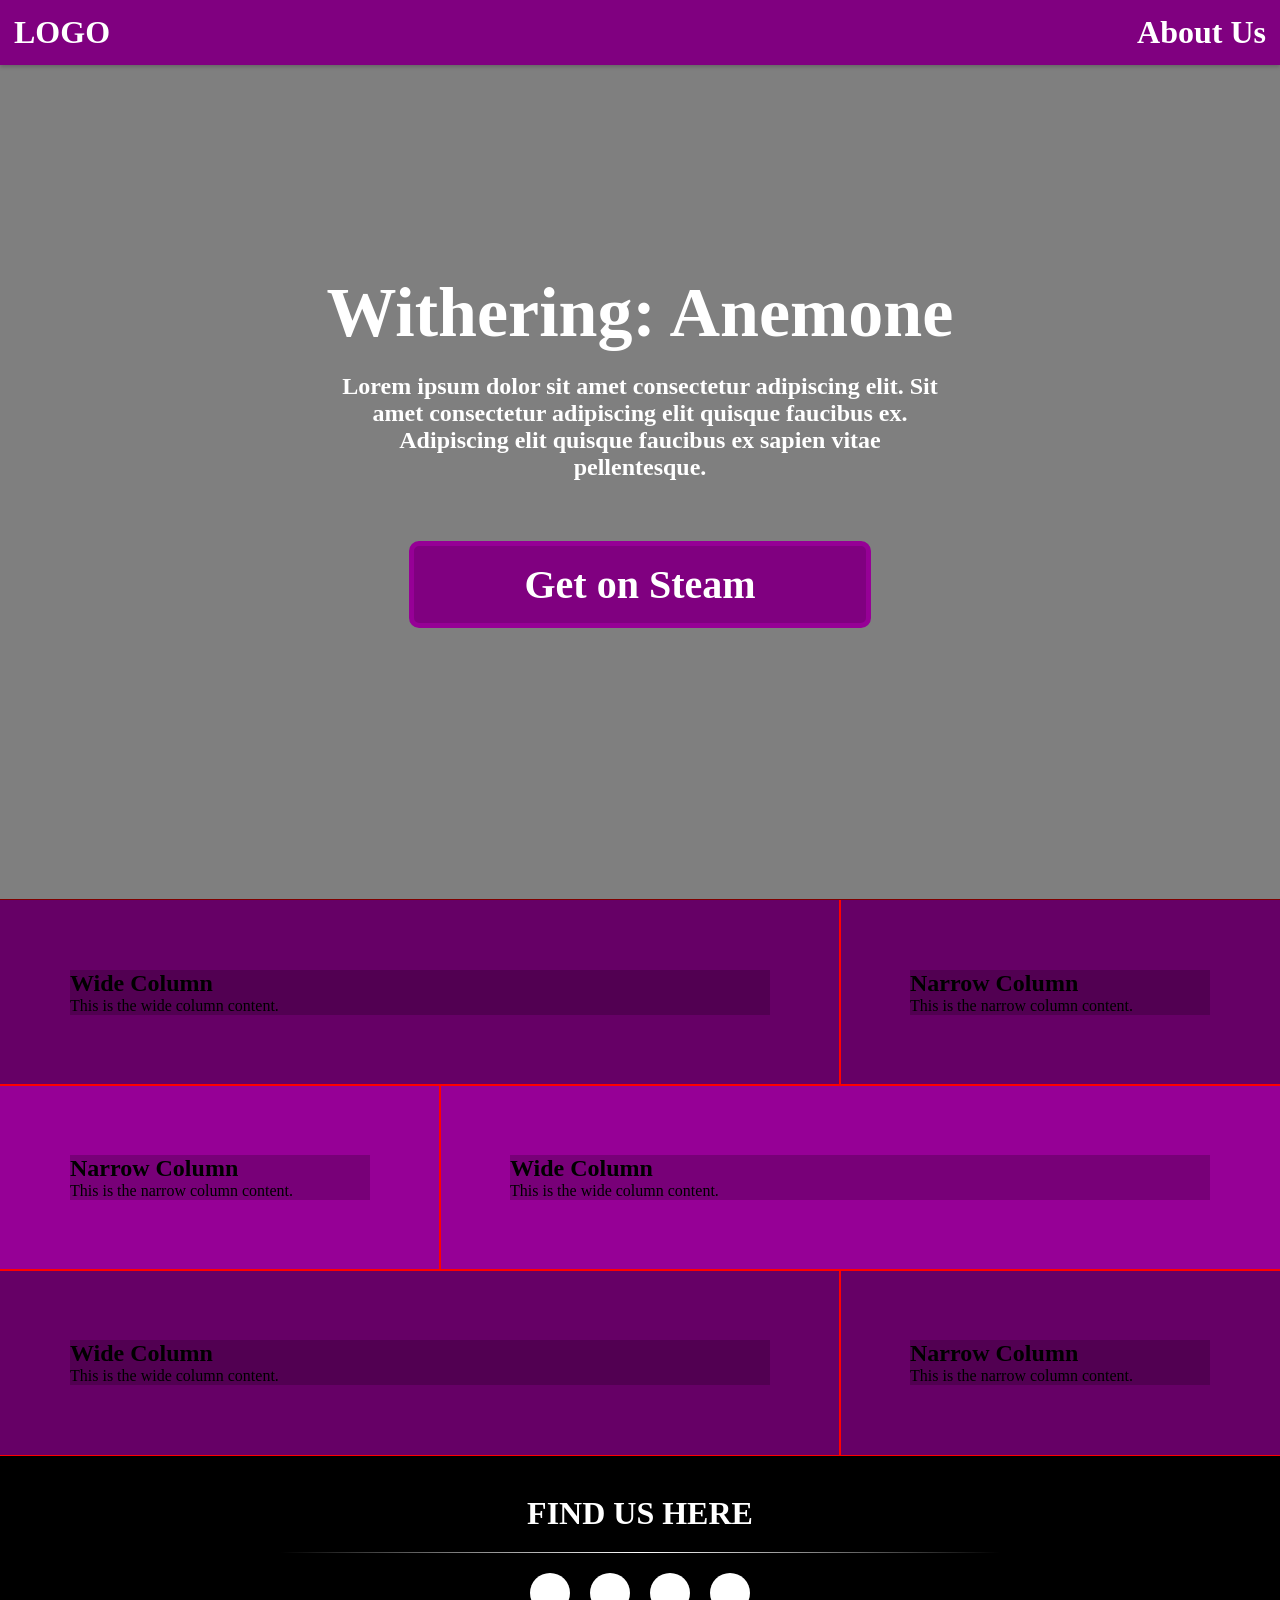
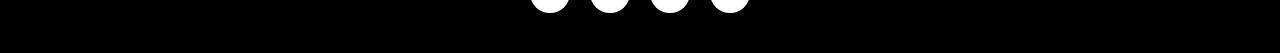
==== index.html @ 692141e4 "Revamp layout, rough draft of homepage is complete Replaced the navbar and added a full page layout " ====
<!DOCTYPE html>
<html lang="en">
<head>
    <meta charset="UTF-8">
    <meta name="viewport" content="width=device-width, initial-scale=1.0">

    <title>Withering: Anemone</title>

    <link rel="stylesheet" href="css/index.css">
</head>
<body>

    <!-- Navbar -->
    <div id="navbar">
        <a href="#" class="link" id="logo">
            <h1>LOGO</h1>
        </a>
        <a href="#" class="link" id="aboutUs">
            <h1>About Us</h1>
        </a>
    </div>
    <!-- Navbar End -->

    <!-- Header -->
    <div id="header">
        <div id="headerDimmer"></div>
        <h1>Withering: Anemone</h1>
        <h2>Lorem ipsum dolor sit amet consectetur adipiscing elit. Sit amet consectetur adipiscing elit quisque faucibus ex. Adipiscing elit quisque faucibus ex sapien vitae pellentesque.</h2>
        <a href="#" class="link" id="storeLink">
            <h1>Get on Steam</h1>
        </a>
    </div>
    <!-- Header End -->

    <!-- Main Content -->
    <div id="mainContent">
        <div class="row" id="rowType1">
            <div class="wideColumn">
                <div class="columnContent">
                    <h2>Wide Column</h2>
                    <p>This is the wide column content.</p>
                </div>
            </div>
            <div class="narrowColumn">
                <div class="columnContent">
                    <h2>Narrow Column</h2>
                    <p>This is the narrow column content.</p>
                </div>
            </div>
        </div>
        <div class="row" id="rowType2">
            <div class="narrowColumn">
                <div class="columnContent">
                    <h2>Narrow Column</h2>
                    <p>This is the narrow column content.</p>
                </div>
            </div>
            <div class="wideColumn">
                <div class="columnContent">
                    <h2>Wide Column</h2>
                    <p>This is the wide column content.</p>
                </div>
            </div>
        </div>
        <div class="row" id="rowType1">
            <div class="wideColumn">
                <div class="columnContent">
                    <h2>Wide Column</h2>
                    <p>This is the wide column content.</p>
                </div>
            </div>
            <div class="narrowColumn">
                <div class="columnContent">
                    <h2>Narrow Column</h2>
                    <p>This is the narrow column content.</p>
                </div>
            </div>
        </div>
    </div>
    <!-- Main Content End -->

    <!-- Footer -->
    <div id="footer">
        <h1> FIND US HERE </h1>
        <div id="footerDivider"></div>
        <div id="socialMediaContainer">
            <a href="#" class="socialMediaIcon"></a>
            <a href="#" class="socialMediaIcon"></a>
            <a href="#" class="socialMediaIcon"></a>
            <a href="#" class="socialMediaIcon"></a>
        </div>
    </div>

    <script src="js/index.js"></script>
</body>
</html>
---- css/index.css ----
* {
  margin: 0;
  padding: 0;
  box-sizing: border-box;
}

body {
  overflow-x: hidden;
}

/* Navbar styles */

#navbar {
  width: 100%;
  z-index: 1000;
  position: fixed;
  overflow: hidden;
  background-color: rgb(128, 0, 128);
  box-shadow: 0 2px 4px 0 rgba(0,0,0,.2);
}

#navbar .link {
  display: block;
  color: white;
  padding: 14px 14px;
  text-decoration: none;
}

#logo {
  float: left;
}

#aboutUs {
  float: right;
  transition: color 0.3s ease;
}

#aboutUs:hover {
  color: rgb(200, 0, 200);
}

/* Navbar styles end */

/* Header styles */

#header {
  position: relative;
  height: 100vh;
  z-index: 0;
  display: flex;
  flex-direction: column;
  justify-content: center;
  align-items: center;
}

#headerDimmer {
  position: absolute;
  width: 100%;
  height: 100vh;
  background-color: rgba(0,0,0,.5);
  top: 0;
  left: 0;
}

#header h1 {
  position: relative;
  color: white;
  font-size: 70px;
  text-align: center;
}

#header h2 {
  position: relative;
  color: white;
  text-align: center;
  margin-top: 20px;
  max-width: 600px;
}

#storeLink{
  z-index: 1;
  margin-top: 60px;
  text-decoration: none;
  background-color: rgb(128, 0, 128);
  border-radius: 10px;
  border-style: solid;
  border-width: 5px;
  border-color: rgb(150, 0, 150);
  transition: 0.3s ease;
}

#storeLink h1 {
  margin: 0;
  padding: 15px 110px;
  font-size: 40px;
  transition: 0.3s ease;
}

#storeLink:hover {
  background-color: rgb(80, 0, 80);
  border-color: rgb(102, 0, 102);
}

#storeLink:hover h1 {
  color: rgb(207, 207, 207);
}

/* Header styles end */

/* Main content styles */

#mainContent {
  display: block;
}

.wideColumn{
  flex: 7;
  padding: 70px;
  outline: 1px solid red;
}

.narrowColumn{
  flex: 3;
  padding: 70px;
  outline: 1px solid red;
}

.row{
  display: flex;
  width: 100%;
}

.columnContent {
  background-color: rgba(0,0,0,.2);
}

#rowType1 {
  background-color: rgb(102, 0, 102);
}

#rowType2 {
  background-color: rgb(150, 0, 150);
}

/* Main content styles end */

/* Footer styles */

#footer {
  background-color: black;
  color: white;
  display: flex;
  justify-content: center;
  flex-direction: column;
  align-items: center;
  padding: 40px;
}

#footer h1 {
  text-align: center;
}

#footerDivider {
  width: 60%;
  height: 1px;
  margin: 20px 0;

  background: linear-gradient(
  to right,
  transparent 0%,
  white 50%,
  transparent 100%
);
}

#socialMediaContainer {
  display: flex;
  gap: 20px;
}

.socialMediaIcon {
  width: 40px;
  height: 40px;
  background-color: white; /* placeholder */
  border-radius: 50%;
}
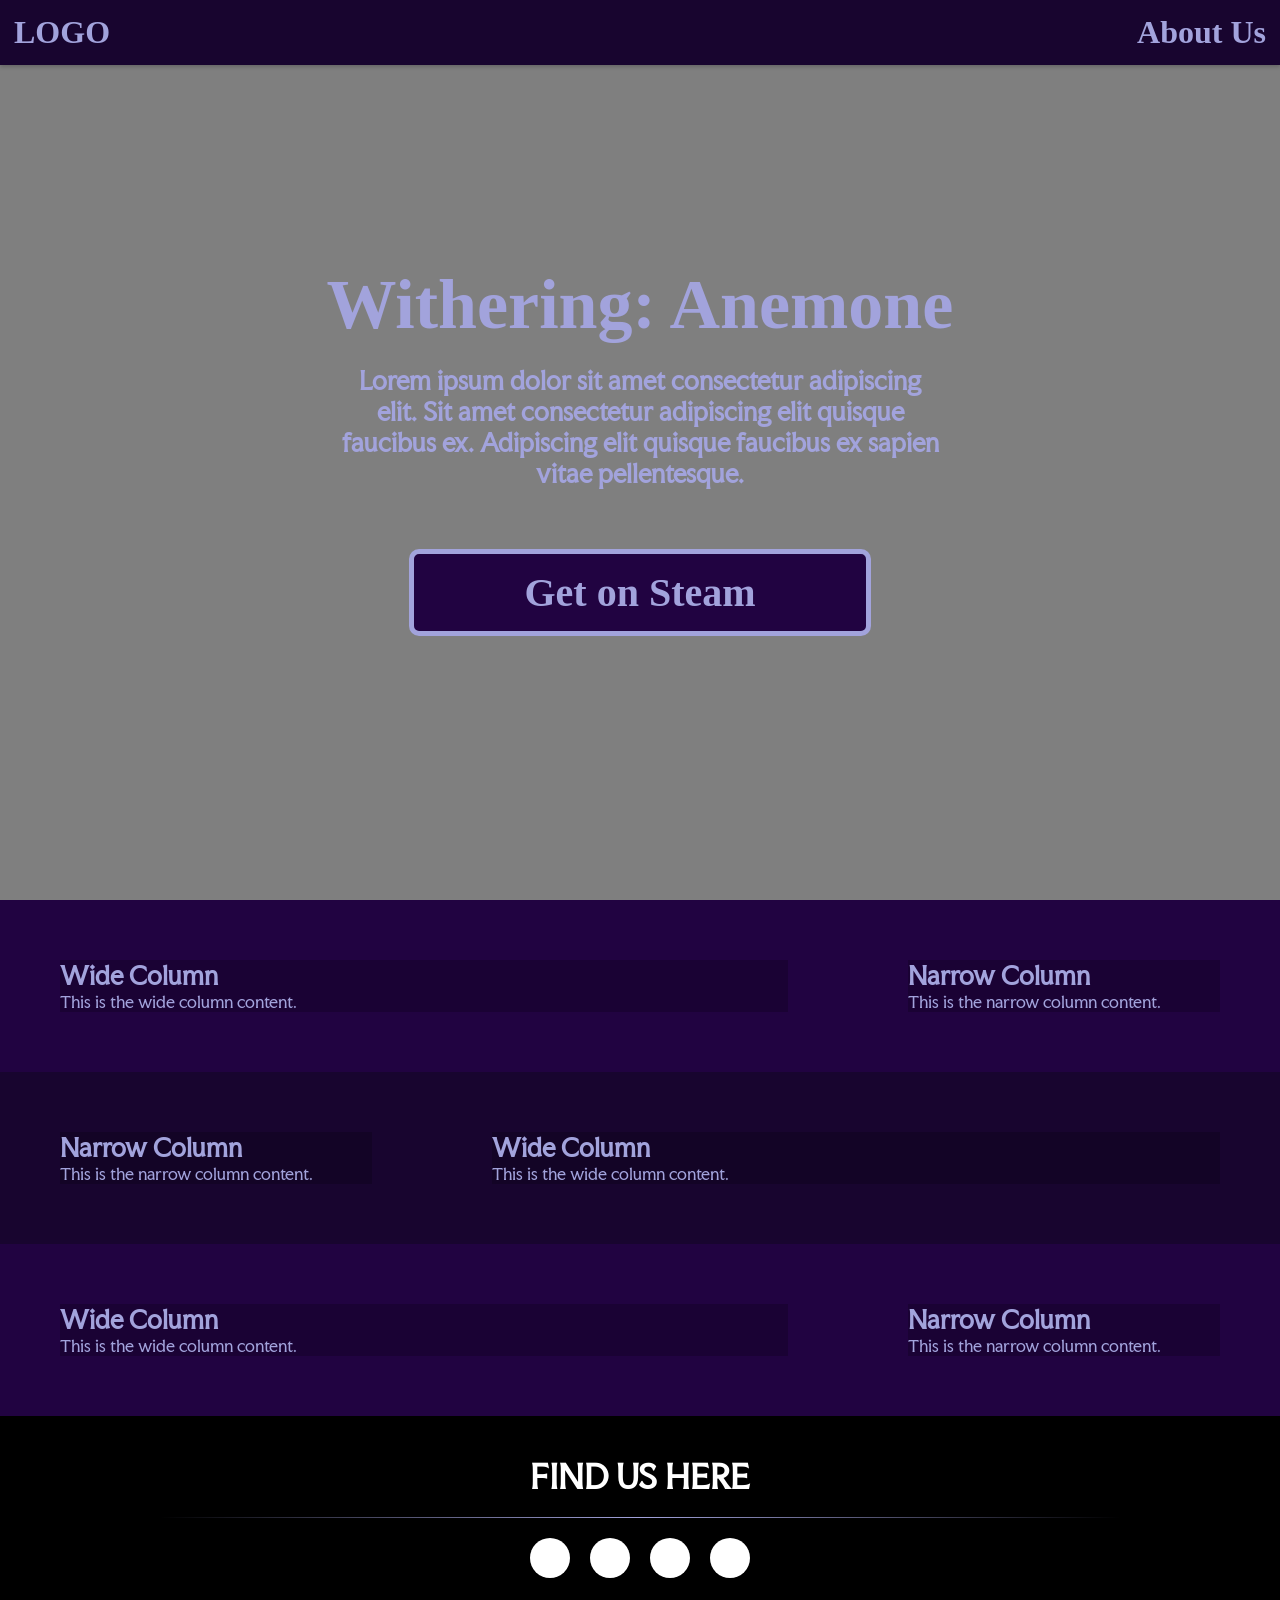
==== commit 5cddd729: "Add fonts, update CSS and HTML layout Add custom fonts and licenses, update styles and HTML structur" ====
--- a/index.html
+++ b/index.html
@@ -34,7 +34,7 @@
 
     <!-- Main Content -->
     <div id="mainContent">
-        <div class="row" id="rowType1">
+        <div class="row rowType1">
             <div class="wideColumn">
                 <div class="columnContent">
                     <h2>Wide Column</h2>
@@ -48,7 +48,7 @@
                 </div>
             </div>
         </div>
-        <div class="row" id="rowType2">
+        <div class="row rowType2">
             <div class="narrowColumn">
                 <div class="columnContent">
                     <h2>Narrow Column</h2>
@@ -62,7 +62,7 @@
                 </div>
             </div>
         </div>
-        <div class="row" id="rowType1">
+        <div class="row rowType1">
             <div class="wideColumn">
                 <div class="columnContent">
                     <h2>Wide Column</h2>
@@ -90,6 +90,7 @@
             <a href="#" class="socialMediaIcon"></a>
         </div>
     </div>
+    <!-- Footer End -->
 
     <script src="js/index.js"></script>
 </body>
--- a/css/index.css
+++ b/css/index.css
@@ -6,6 +6,27 @@
 
 body {
   overflow-x: hidden;
+}
+
+@font-face {
+  font-family: 'FacultyGlyphic';
+  src: url('../fonts/FacultyGlyphic-Regular.ttf') format('truetype');
+  font-weight: normal;
+  font-style: normal;
+}
+
+@font-face {
+  font-family: 'FoglightenNo07';
+  src: url('../fonts/FoglightenNo07.ttf') format('truetype');
+  font-weight: normal;
+  font-style: normal;
+}
+
+@font-face {
+  font-family: 'FoglightenNo07calt';
+  src: url('../fonts/FoglightenNo07calt.ttf') format('truetype');
+  font-weight: normal;
+  font-style: normal;
 }
 
 /* Navbar styles */
@@ -15,13 +36,13 @@
   z-index: 1000;
   position: fixed;
   overflow: hidden;
-  background-color: rgb(128, 0, 128);
+  background-color: #18052F;
   box-shadow: 0 2px 4px 0 rgba(0,0,0,.2);
 }
 
 #navbar .link {
   display: block;
-  color: white;
+  color: #A2A3DC;
   padding: 14px 14px;
   text-decoration: none;
 }
@@ -36,7 +57,7 @@
 }
 
 #aboutUs:hover {
-  color: rgb(200, 0, 200);
+  color: rgb(102, 102, 180);
 }
 
 /* Navbar styles end */
@@ -64,65 +85,67 @@
 
 #header h1 {
   position: relative;
-  color: white;
+  color: #A2A3DC;
   font-size: 70px;
   text-align: center;
 }
 
 #header h2 {
   position: relative;
-  color: white;
+  color: #A2A3DC;
   text-align: center;
   margin-top: 20px;
   max-width: 600px;
+  font-family: 'FacultyGlyphic', sans-serif;
 }
 
 #storeLink{
   z-index: 1;
   margin-top: 60px;
   text-decoration: none;
-  background-color: rgb(128, 0, 128);
+  background-color: #210341; /* #210341 */
   border-radius: 10px;
   border-style: solid;
   border-width: 5px;
-  border-color: rgb(150, 0, 150);
+  border-color: #A2A3DC;
   transition: 0.3s ease;
 }
 
 #storeLink h1 {
   margin: 0;
+  color: #A2A3DC;
   padding: 15px 110px;
   font-size: 40px;
   transition: 0.3s ease;
 }
 
 #storeLink:hover {
-  background-color: rgb(80, 0, 80);
-  border-color: rgb(102, 0, 102);
+  background-color: rgb(20, 3, 45);
+  border-color: rgb(132, 132, 210);
 }
 
 #storeLink:hover h1 {
-  color: rgb(207, 207, 207);
+  color: rgb(122, 122, 200);
 }
 
 /* Header styles end */
 
 /* Main content styles */
-
+ 
 #mainContent {
   display: block;
+  color: #A2A3DC;
+  font-family: 'FacultyGlyphic', sans-serif;
 }
 
 .wideColumn{
   flex: 7;
-  padding: 70px;
-  outline: 1px solid red;
+  padding: 60px;
 }
 
 .narrowColumn{
   flex: 3;
-  padding: 70px;
-  outline: 1px solid red;
+  padding: 60px;
 }
 
 .row{
@@ -134,12 +157,12 @@
   background-color: rgba(0,0,0,.2);
 }
 
-#rowType1 {
-  background-color: rgb(102, 0, 102);
-}
-
-#rowType2 {
-  background-color: rgb(150, 0, 150);
+.rowType1 {
+  background-color: #210341;
+}
+
+.rowType2 {
+  background-color: #18052F;
 }
 
 /* Main content styles end */
@@ -158,17 +181,18 @@
 
 #footer h1 {
   text-align: center;
+  font-family: 'FacultyGlyphic', sans-serif;
 }
 
 #footerDivider {
-  width: 60%;
+  width: 80%;
   height: 1px;
   margin: 20px 0;
 
   background: linear-gradient(
   to right,
   transparent 0%,
-  white 50%,
+  #A2A3DC 50%,
   transparent 100%
 );
 }
@@ -183,4 +207,60 @@
   height: 40px;
   background-color: white; /* placeholder */
   border-radius: 50%;
+}
+
+/* Footer styles end */
+
+/* Media queries */
+
+@media screen and (min-height: 1081px) {
+  h2 {
+    font-size: 36px;
+  }
+
+  p {
+    font-size: 24px;
+  }
+
+  #header h1{
+    font-size: 85px;
+  }
+
+  #header h2{
+    max-width: 650px;
+  }
+
+  #storeLink h1 {
+    font-size: 45px;
+  }
+}
+
+@media screen and (max-width: 600px) {
+  #header h2 {
+    max-width: 350px;
+  }
+
+  .wideColumn, .narrowColumn {
+    padding: 20px;
+    flex: 10;
+  }
+
+  .row {
+    flex-direction: column;
+  }
+
+  .wideColumn {
+    order: 1;
+  }
+
+  .narrowColumn {
+    order: 2;
+  }
+}
+
+@media screen and (max-width: 480px) {
+  #storeLink h1 {
+    padding: 15px 60px;
+    font-size: 30px;
+  }
 }
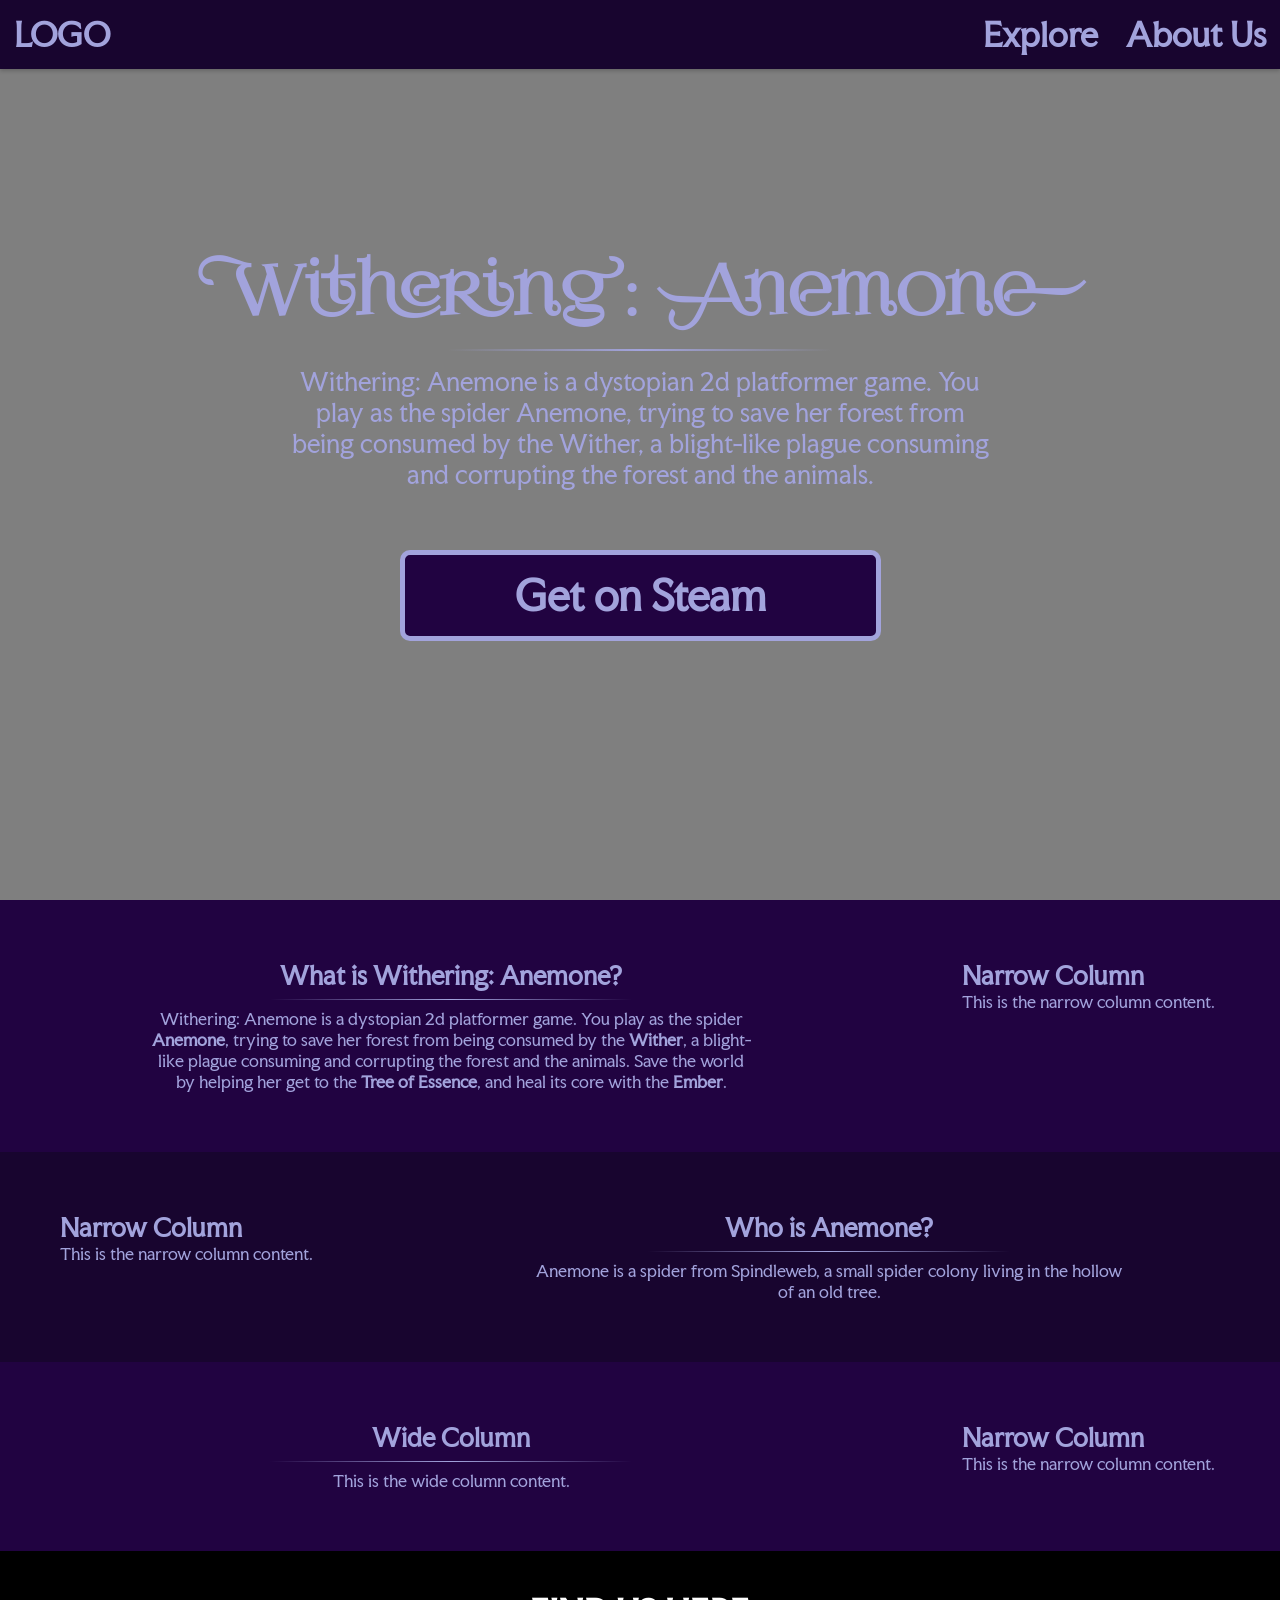
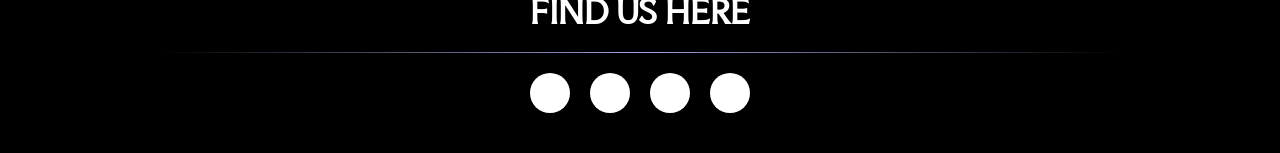
==== commit 8f533221: "Add site content, responsive CSS and font fixes Rename/custom font-face identifiers and update usage" ====
--- a/index.html
+++ b/index.html
@@ -18,6 +18,9 @@
         <a href="#" class="link" id="aboutUs">
             <h1>About Us</h1>
         </a>
+        <a href="#" class="link" id="exploreMore">
+            <h1>Explore</h1>
+        </a>
     </div>
     <!-- Navbar End -->
 
@@ -25,7 +28,8 @@
     <div id="header">
         <div id="headerDimmer"></div>
         <h1>Withering: Anemone</h1>
-        <h2>Lorem ipsum dolor sit amet consectetur adipiscing elit. Sit amet consectetur adipiscing elit quisque faucibus ex. Adipiscing elit quisque faucibus ex sapien vitae pellentesque.</h2>
+        <div id="headerDivider"></div>
+        <h2>Withering: Anemone is a dystopian 2d platformer game. You play as the spider Anemone, trying to save her forest from being consumed by the Wither, a blight-like plague consuming and corrupting the forest and the animals.</h2>
         <a href="#" class="link" id="storeLink">
             <h1>Get on Steam</h1>
         </a>
@@ -36,10 +40,9 @@
     <div id="mainContent">
         <div class="row rowType1">
             <div class="wideColumn">
-                <div class="columnContent">
-                    <h2>Wide Column</h2>
-                    <p>This is the wide column content.</p>
-                </div>
+                <h2>What is Withering: Anemone?</h2>
+                <div class="columnDivider"></div>
+                <p>Withering: Anemone is a dystopian 2d platformer game. You play as the spider <strong>Anemone</strong>, trying to save her forest from being consumed by the <strong>Wither</strong>, a blight-like plague consuming and corrupting the forest and the animals. Save the world by helping her get to the <strong>Tree of Essence</strong>, and heal its core with the <strong>Ember</strong>.</p>
             </div>
             <div class="narrowColumn">
                 <div class="columnContent">
@@ -56,18 +59,16 @@
                 </div>
             </div>
             <div class="wideColumn">
-                <div class="columnContent">
-                    <h2>Wide Column</h2>
-                    <p>This is the wide column content.</p>
-                </div>
+                <h2>Who is Anemone?</h2>
+                <div class="columnDivider"></div>
+                <p>Anemone is a spider from Spindleweb, a small spider colony living in the hollow of an old tree.</p>
             </div>
         </div>
         <div class="row rowType1">
             <div class="wideColumn">
-                <div class="columnContent">
-                    <h2>Wide Column</h2>
-                    <p>This is the wide column content.</p>
-                </div>
+                <h2>Wide Column</h2>
+                <div class="columnDivider"></div>
+                <p>This is the wide column content.</p>
             </div>
             <div class="narrowColumn">
                 <div class="columnContent">
--- a/css/index.css
+++ b/css/index.css
@@ -16,15 +16,15 @@
 }
 
 @font-face {
-  font-family: 'FoglightenNo07';
-  src: url('../fonts/FoglightenNo07.ttf') format('truetype');
+  font-family: 'FoglihtenNo07';
+  src: url('../fonts/FoglihtenNo07.ttf') format('truetype');
   font-weight: normal;
   font-style: normal;
 }
 
 @font-face {
-  font-family: 'FoglightenNo07calt';
-  src: url('../fonts/FoglightenNo07calt.ttf') format('truetype');
+  font-family: 'FoglihtenNo07calt';
+  src: url('../fonts/FoglihtenNo07calt.ttf') format('truetype');
   font-weight: normal;
   font-style: normal;
 }
@@ -45,6 +45,7 @@
   color: #A2A3DC;
   padding: 14px 14px;
   text-decoration: none;
+  font-family: 'FacultyGlyphic', sans-serif;
 }
 
 #logo {
@@ -56,7 +57,16 @@
   transition: color 0.3s ease;
 }
 
+#exploreMore {
+  float: right;
+  transition: color 0.3s ease;
+}
+
 #aboutUs:hover {
+  color: rgb(102, 102, 180);
+}
+
+#exploreMore:hover {
   color: rgb(102, 102, 180);
 }
 
@@ -88,22 +98,37 @@
   color: #A2A3DC;
   font-size: 70px;
   text-align: center;
+  font-family: 'FoglihtenNo07calt', serif;
+}
+
+#headerDivider {
+  position: relative;
+  width: 30%;
+  height: 2px;
+  margin-top: 15px;
+  background: linear-gradient(
+  to right,
+  transparent 0%,
+  #A2A3DC 50%,
+  transparent 100%
+  );
 }
 
 #header h2 {
   position: relative;
   color: #A2A3DC;
   text-align: center;
-  margin-top: 20px;
-  max-width: 600px;
-  font-family: 'FacultyGlyphic', sans-serif;
+  margin-top: 15px;
+  max-width: 700px;
+  font-family: 'FacultyGlyphic', sans-serif;
+  font-weight: lighter;
 }
 
 #storeLink{
   z-index: 1;
   margin-top: 60px;
   text-decoration: none;
-  background-color: #210341; /* #210341 */
+  background-color: #210341;
   border-radius: 10px;
   border-style: solid;
   border-width: 5px;
@@ -117,6 +142,7 @@
   padding: 15px 110px;
   font-size: 40px;
   transition: 0.3s ease;
+  font-family: 'FacultyGlyphic', sans-serif;
 }
 
 #storeLink:hover {
@@ -140,7 +166,8 @@
 
 .wideColumn{
   flex: 7;
-  padding: 60px;
+  padding: 60px 150px;
+  text-align: center;
 }
 
 .narrowColumn{
@@ -153,8 +180,22 @@
   width: 100%;
 }
 
+.columnDivider {
+  margin: 8px;
+  margin-left: 20%;
+  width: 60%;
+  height: 1px;
+
+  background: linear-gradient(
+  to right,
+  transparent 0%,
+  #A2A3DC 50%,
+  transparent 100%
+);
+}
+
 .columnContent {
-  background-color: rgba(0,0,0,.2);
+  /* background-color: rgba(0,0,0,.2); */
 }
 
 .rowType1 {
@@ -235,6 +276,19 @@
   }
 }
 
+@media screen and (max-width: 1200px) {
+  .wideColumn, .narrowColumn {
+    padding: 60px;
+  }
+
+  .wideColumn {
+    flex: 6;
+  }
+
+  .narrowColumn {
+    flex: 4;
+  }
+}
 @media screen and (max-width: 600px) {
   #header h2 {
     max-width: 350px;
@@ -258,9 +312,36 @@
   }
 }
 
-@media screen and (max-width: 480px) {
+@media screen and (max-width: 485px) {
+  #header h1 {
+    font-size: 50px;
+  }
+
+  #header h2 {
+    max-width: 300px;
+    font-size: 20px;
+  }
+
   #storeLink h1 {
     padding: 15px 60px;
     font-size: 30px;
   }
-}+}
+
+@media screen and (max-width: 320px) {
+  #header h1 {
+    font-size: 40px;
+  }
+
+  #header h2 {
+    max-width: 250px;
+    font-size: 18px;
+  }
+
+  #storeLink h1 {
+    padding: 15px 40px;
+    font-size: 25px;
+  }
+}
+
+/* Media queries end */
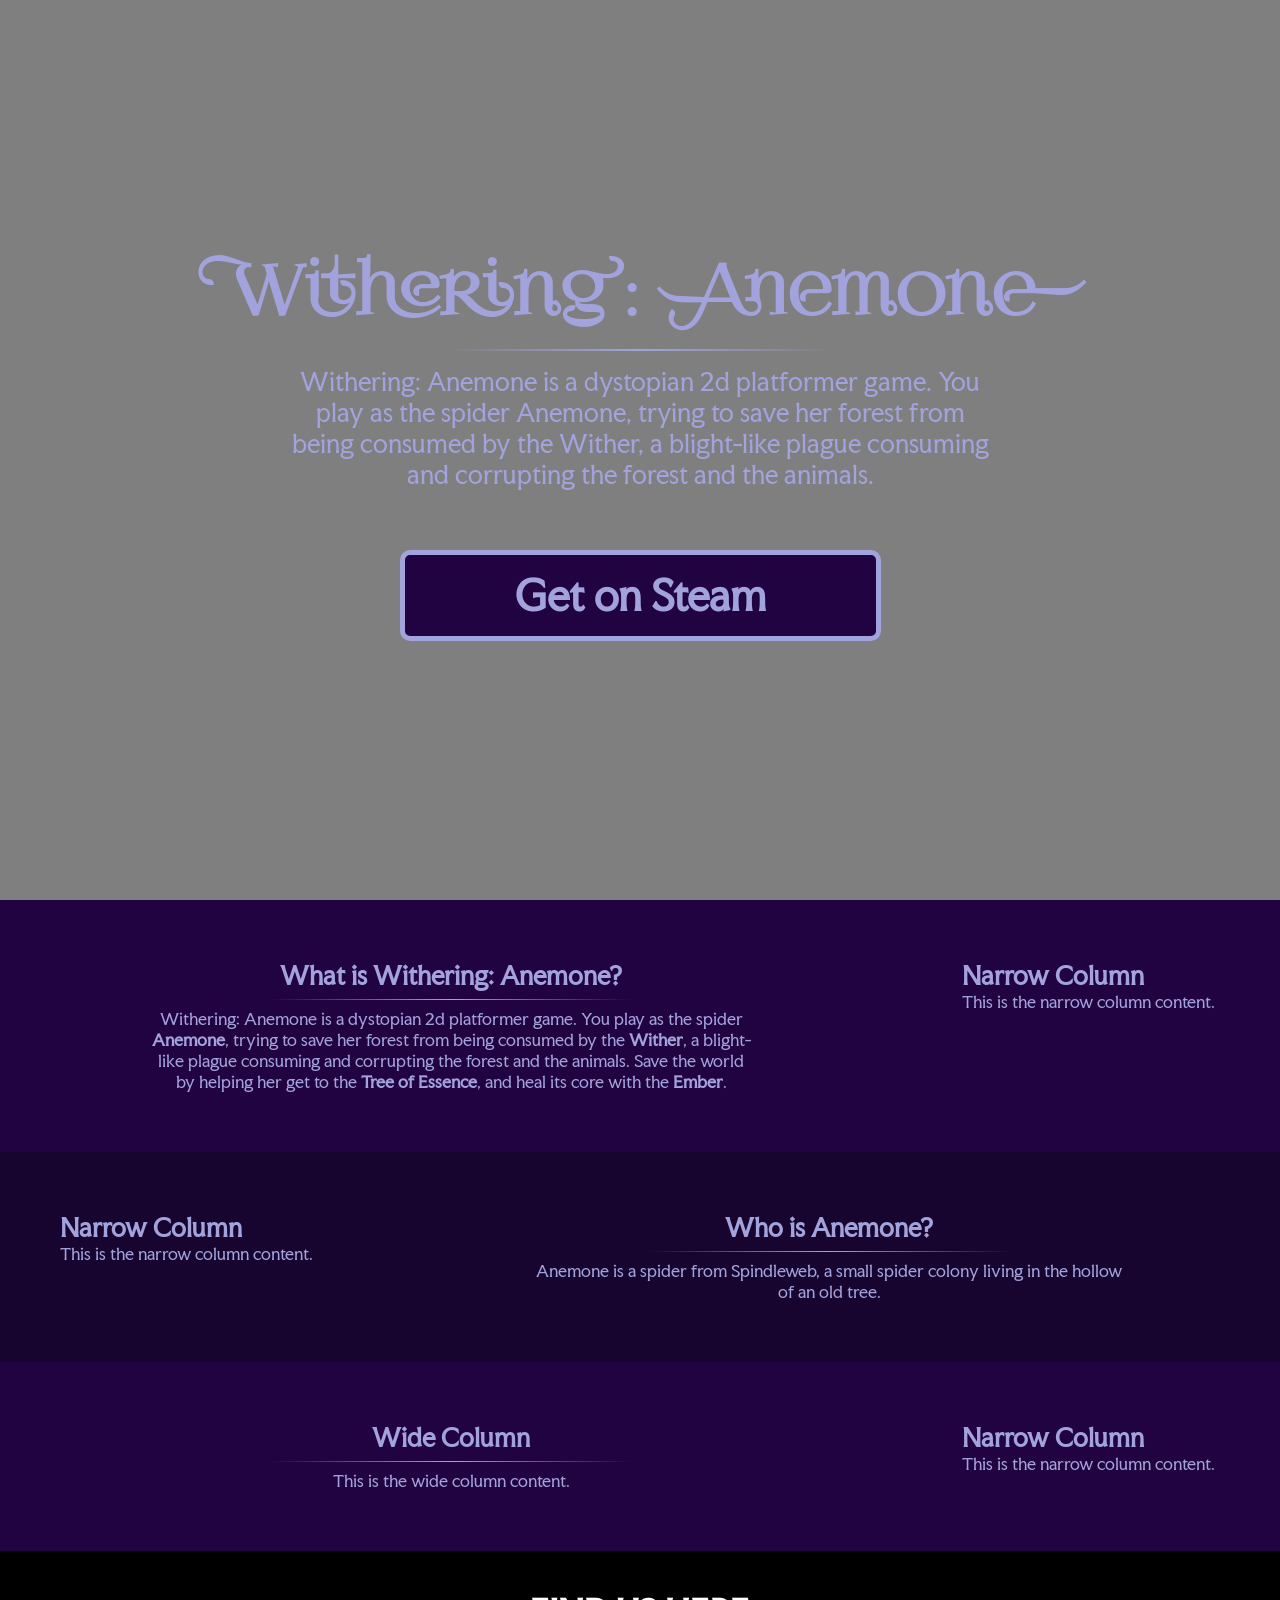
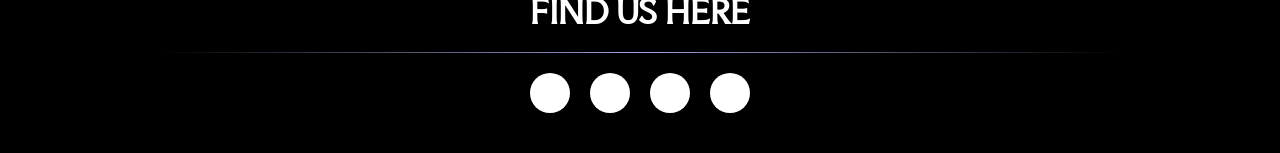
==== commit f7a58620: "Changed title of homepage & about us" ====
--- a/index.html
+++ b/index.html
@@ -4,7 +4,7 @@
     <meta charset="UTF-8">
     <meta name="viewport" content="width=device-width, initial-scale=1.0">
 
-    <title>Withering: Anemone</title>
+    <title>Withering: Anemone | Homepage</title>
 
     <link rel="stylesheet" href="css/index.css">
 </head>
@@ -15,7 +15,7 @@
         <a href="#" class="link" id="logo">
             <h1>LOGO</h1>
         </a>
-        <a href="#" class="link" id="aboutUs">
+        <a href="pages/about.html" class="link" id="aboutUs">
             <h1>About Us</h1>
         </a>
         <a href="#" class="link" id="exploreMore">
--- a/css/index.css
+++ b/css/index.css
@@ -33,9 +33,11 @@
 
 #navbar {
   width: 100%;
+  top: -210px;
   z-index: 1000;
   position: fixed;
   overflow: hidden;
+  transition: top 0.3s;
   background-color: #18052F;
   box-shadow: 0 2px 4px 0 rgba(0,0,0,.2);
 }
@@ -194,10 +196,6 @@
 );
 }
 
-.columnContent {
-  /* background-color: rgba(0,0,0,.2); */
-}
-
 .rowType1 {
   background-color: #210341;
 }
@@ -313,6 +311,12 @@
 }
 
 @media screen and (max-width: 485px) {
+  #navbar {
+    display: flex;
+    flex-direction: column;
+    align-items: flex-end;
+  }
+
   #header h1 {
     font-size: 50px;
   }
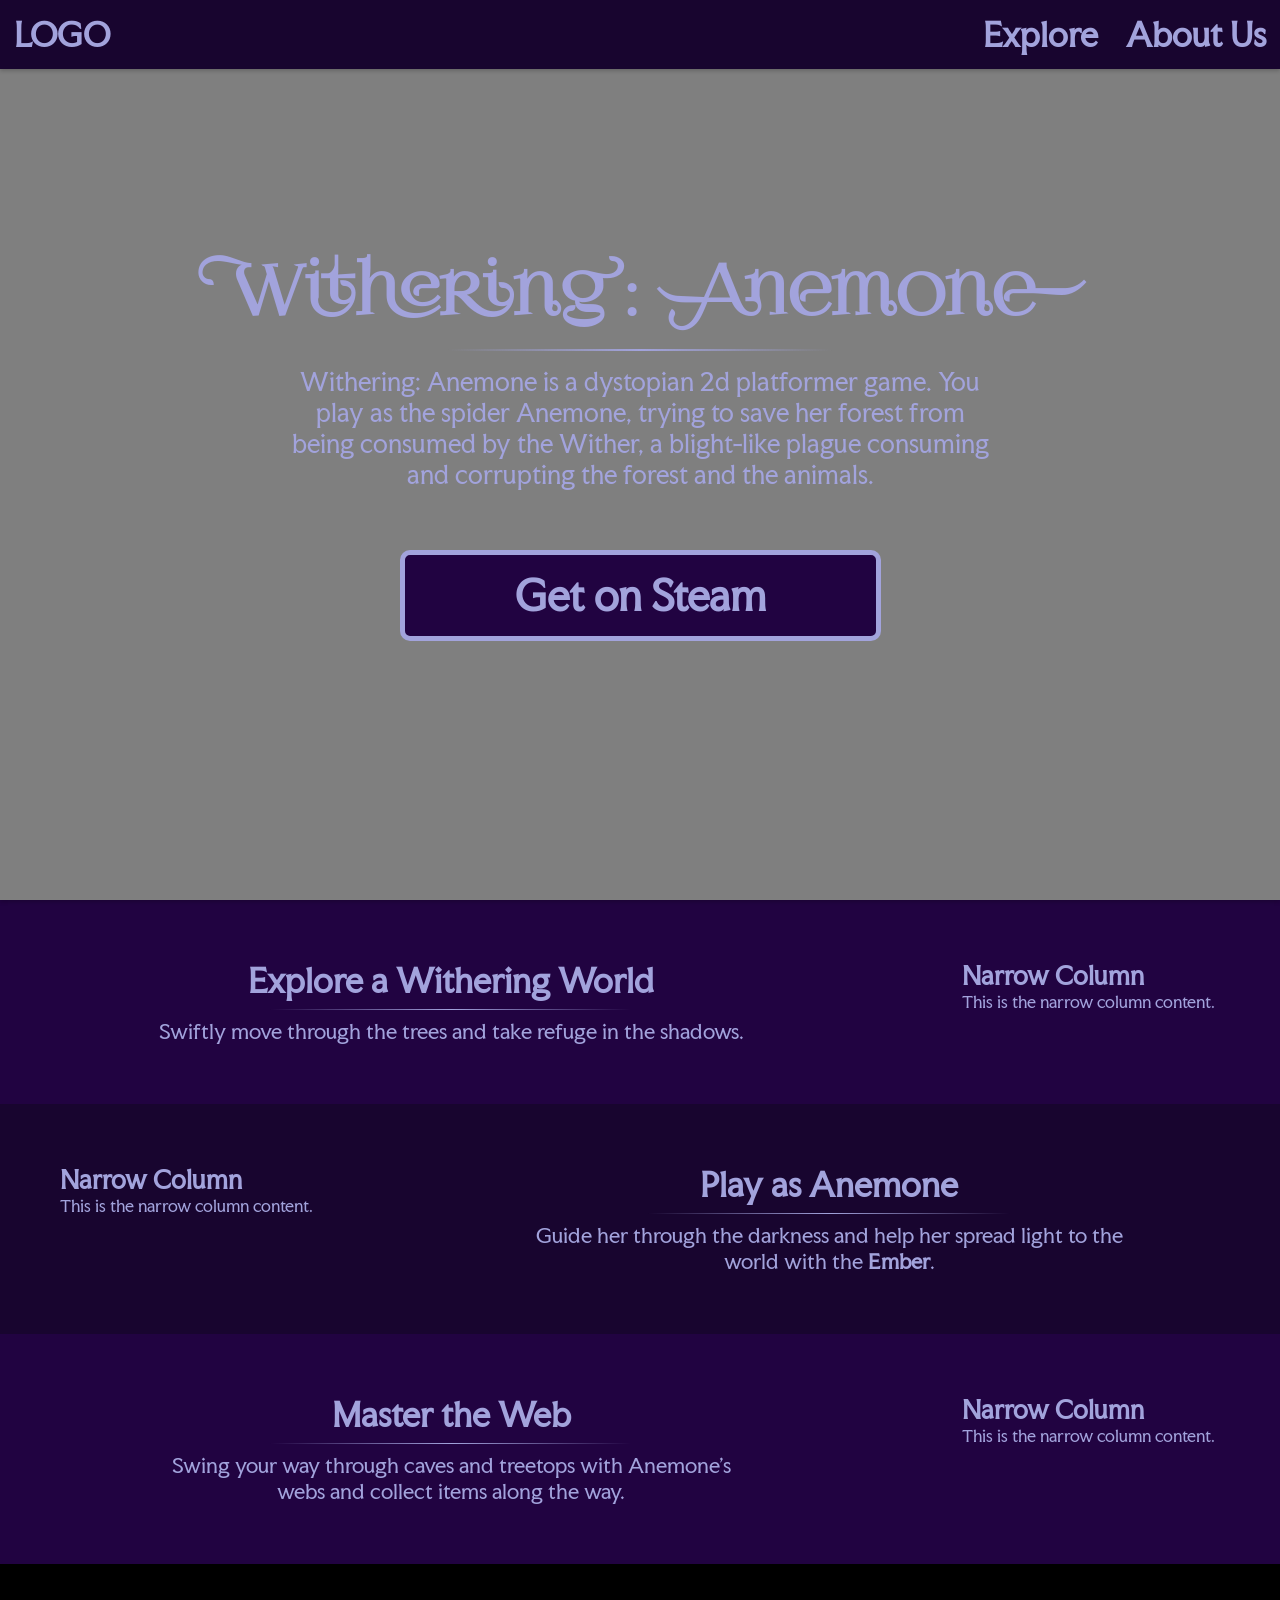
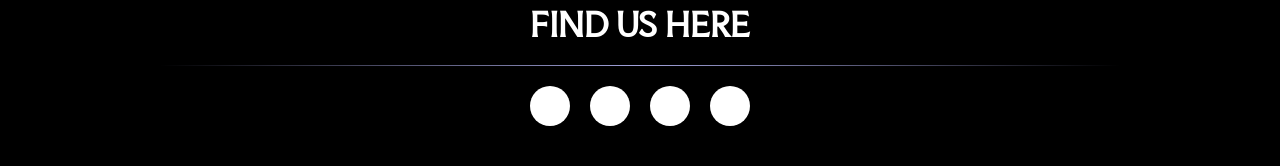
==== commit 205bcc46: "Add reveal blur animations to homepage and about us page Introduce scroll-triggered reveal animation" ====
--- a/index.html
+++ b/index.html
@@ -4,7 +4,7 @@
     <meta charset="UTF-8">
     <meta name="viewport" content="width=device-width, initial-scale=1.0">
 
-    <title>Withering: Anemone | Homepage</title>
+    <title>Withering: Anemone | Home</title>
 
     <link rel="stylesheet" href="css/index.css">
 </head>
@@ -27,11 +27,11 @@
     <!-- Header -->
     <div id="header">
         <div id="headerDimmer"></div>
-        <h1>Withering: Anemone</h1>
-        <div id="headerDivider"></div>
-        <h2>Withering: Anemone is a dystopian 2d platformer game. You play as the spider Anemone, trying to save her forest from being consumed by the Wither, a blight-like plague consuming and corrupting the forest and the animals.</h2>
-        <a href="#" class="link" id="storeLink">
-            <h1>Get on Steam</h1>
+        <h1 class="reveal">Withering: Anemone</h1>
+        <div id="headerDivider" class="reveal-ui"></div>
+        <h2 class="reveal">Withering: Anemone is a dystopian 2d platformer game. You play as the spider Anemone, trying to save her forest from being consumed by the Wither, a blight-like plague consuming and corrupting the forest and the animals.</h2>
+        <a href="#" class="link reveal-ui" id="storeLink">
+            <h1 class="reveal-ui reveal-as-text"">Get on Steam</h1>
         </a>
     </div>
     <!-- Header End -->
@@ -40,40 +40,40 @@
     <div id="mainContent">
         <div class="row rowType1">
             <div class="wideColumn">
-                <h2>What is Withering: Anemone?</h2>
-                <div class="columnDivider"></div>
-                <p>Withering: Anemone is a dystopian 2d platformer game. You play as the spider <strong>Anemone</strong>, trying to save her forest from being consumed by the <strong>Wither</strong>, a blight-like plague consuming and corrupting the forest and the animals. Save the world by helping her get to the <strong>Tree of Essence</strong>, and heal its core with the <strong>Ember</strong>.</p>
+                <h2 class="reveal">Explore a Withering World</h2>
+                <div class="columnDivider reveal-ui"></div>
+                <p class="reveal">Swiftly move through the trees and take refuge in the shadows.</p>
             </div>
             <div class="narrowColumn">
                 <div class="columnContent">
-                    <h2>Narrow Column</h2>
-                    <p>This is the narrow column content.</p>
+                    <h2 class="reveal">Narrow Column</h2>
+                    <p class="reveal">This is the narrow column content.</p>
                 </div>
             </div>
         </div>
         <div class="row rowType2">
             <div class="narrowColumn">
                 <div class="columnContent">
-                    <h2>Narrow Column</h2>
-                    <p>This is the narrow column content.</p>
+                    <h2 class="reveal">Narrow Column</h2>
+                    <p class="reveal">This is the narrow column content.</p>
                 </div>
             </div>
             <div class="wideColumn">
-                <h2>Who is Anemone?</h2>
-                <div class="columnDivider"></div>
-                <p>Anemone is a spider from Spindleweb, a small spider colony living in the hollow of an old tree.</p>
+                <h2 class="reveal">Play as Anemone</h2>
+                <div class="columnDivider reveal-ui"></div>
+                <p class="reveal">Guide her through the darkness and help her spread light to the world with the <strong>Ember</strong>.</p>
             </div>
         </div>
         <div class="row rowType1">
             <div class="wideColumn">
-                <h2>Wide Column</h2>
-                <div class="columnDivider"></div>
-                <p>This is the wide column content.</p>
+                <h2 class="reveal">Master the Web</h2>
+                <div class="columnDivider reveal-ui"></div>
+                <p class="reveal">Swing your way through caves and treetops with Anemone's webs and collect items along the way.</p>
             </div>
             <div class="narrowColumn">
                 <div class="columnContent">
-                    <h2>Narrow Column</h2>
-                    <p>This is the narrow column content.</p>
+                    <h2 class="reveal">Narrow Column</h2>
+                    <p class="reveal">This is the narrow column content.</p>
                 </div>
             </div>
         </div>
@@ -82,9 +82,9 @@
 
     <!-- Footer -->
     <div id="footer">
-        <h1> FIND US HERE </h1>
-        <div id="footerDivider"></div>
-        <div id="socialMediaContainer">
+        <h1 class="reveal">FIND US HERE</h1>
+        <div id="footerDivider" class="reveal-ui"></div>
+        <div id="socialMediaContainer" class="reveal-ui">
             <a href="#" class="socialMediaIcon"></a>
             <a href="#" class="socialMediaIcon"></a>
             <a href="#" class="socialMediaIcon"></a>
--- a/css/index.css
+++ b/css/index.css
@@ -28,6 +28,42 @@
   font-weight: normal;
   font-style: normal;
 }
+
+/* Blur effect */
+
+.reveal {
+  opacity: 0;
+  filter: blur(12px);
+  transform: translateY(40px);
+  transition: 
+    opacity 1s cubic-bezier(0.22, 1, 0.36, 1),
+    filter 1s cubic-bezier(0.22, 1, 0.36, 1),
+    transform 1s cubic-bezier(0.22, 1, 0.36, 1);
+}
+
+.reveal.show {
+  opacity: 1;
+  filter: blur(0);
+  transform: translateY(0);
+}
+
+.reveal-ui {
+  opacity: 0;
+  filter: blur(6px); /* less blur than text */
+  transform: translateY(40px);
+  transition: 
+    opacity 0.8s cubic-bezier(0.22, 1, 0.36, 1),
+    filter 0.8s cubic-bezier(0.22, 1, 0.36, 1),
+    transform 0.8s cubic-bezier(0.22, 1, 0.36, 1);
+}
+
+.reveal-ui.show {
+  opacity: 1;
+  filter: blur(0);
+  transform: translateY(0);
+}
+
+/* Blur effect end */
 
 /* Navbar styles */
 
@@ -37,7 +73,7 @@
   z-index: 1000;
   position: fixed;
   overflow: hidden;
-  transition: top 0.3s;
+  transition: top 0.4s;
   background-color: #18052F;
   box-shadow: 0 2px 4px 0 rgba(0,0,0,.2);
 }
@@ -93,6 +129,7 @@
   background-color: rgba(0,0,0,.5);
   top: 0;
   left: 0;
+  box-shadow: 0 2px 4px 0 rgba(0,0,0,.2);
 }
 
 #header h1 {
@@ -135,7 +172,7 @@
   border-style: solid;
   border-width: 5px;
   border-color: #A2A3DC;
-  transition: 0.3s ease;
+  transition: 0.45s ease;
 }
 
 #storeLink h1 {
@@ -143,7 +180,7 @@
   color: #A2A3DC;
   padding: 15px 110px;
   font-size: 40px;
-  transition: 0.3s ease;
+  transition: 0.45s ease;
   font-family: 'FacultyGlyphic', sans-serif;
 }
 
@@ -175,6 +212,14 @@
 .narrowColumn{
   flex: 3;
   padding: 60px;
+}
+
+.wideColumn h2 {
+  font-size: 32px;
+}
+
+.wideColumn p {
+  font-size: 20px;
 }
 
 .row{
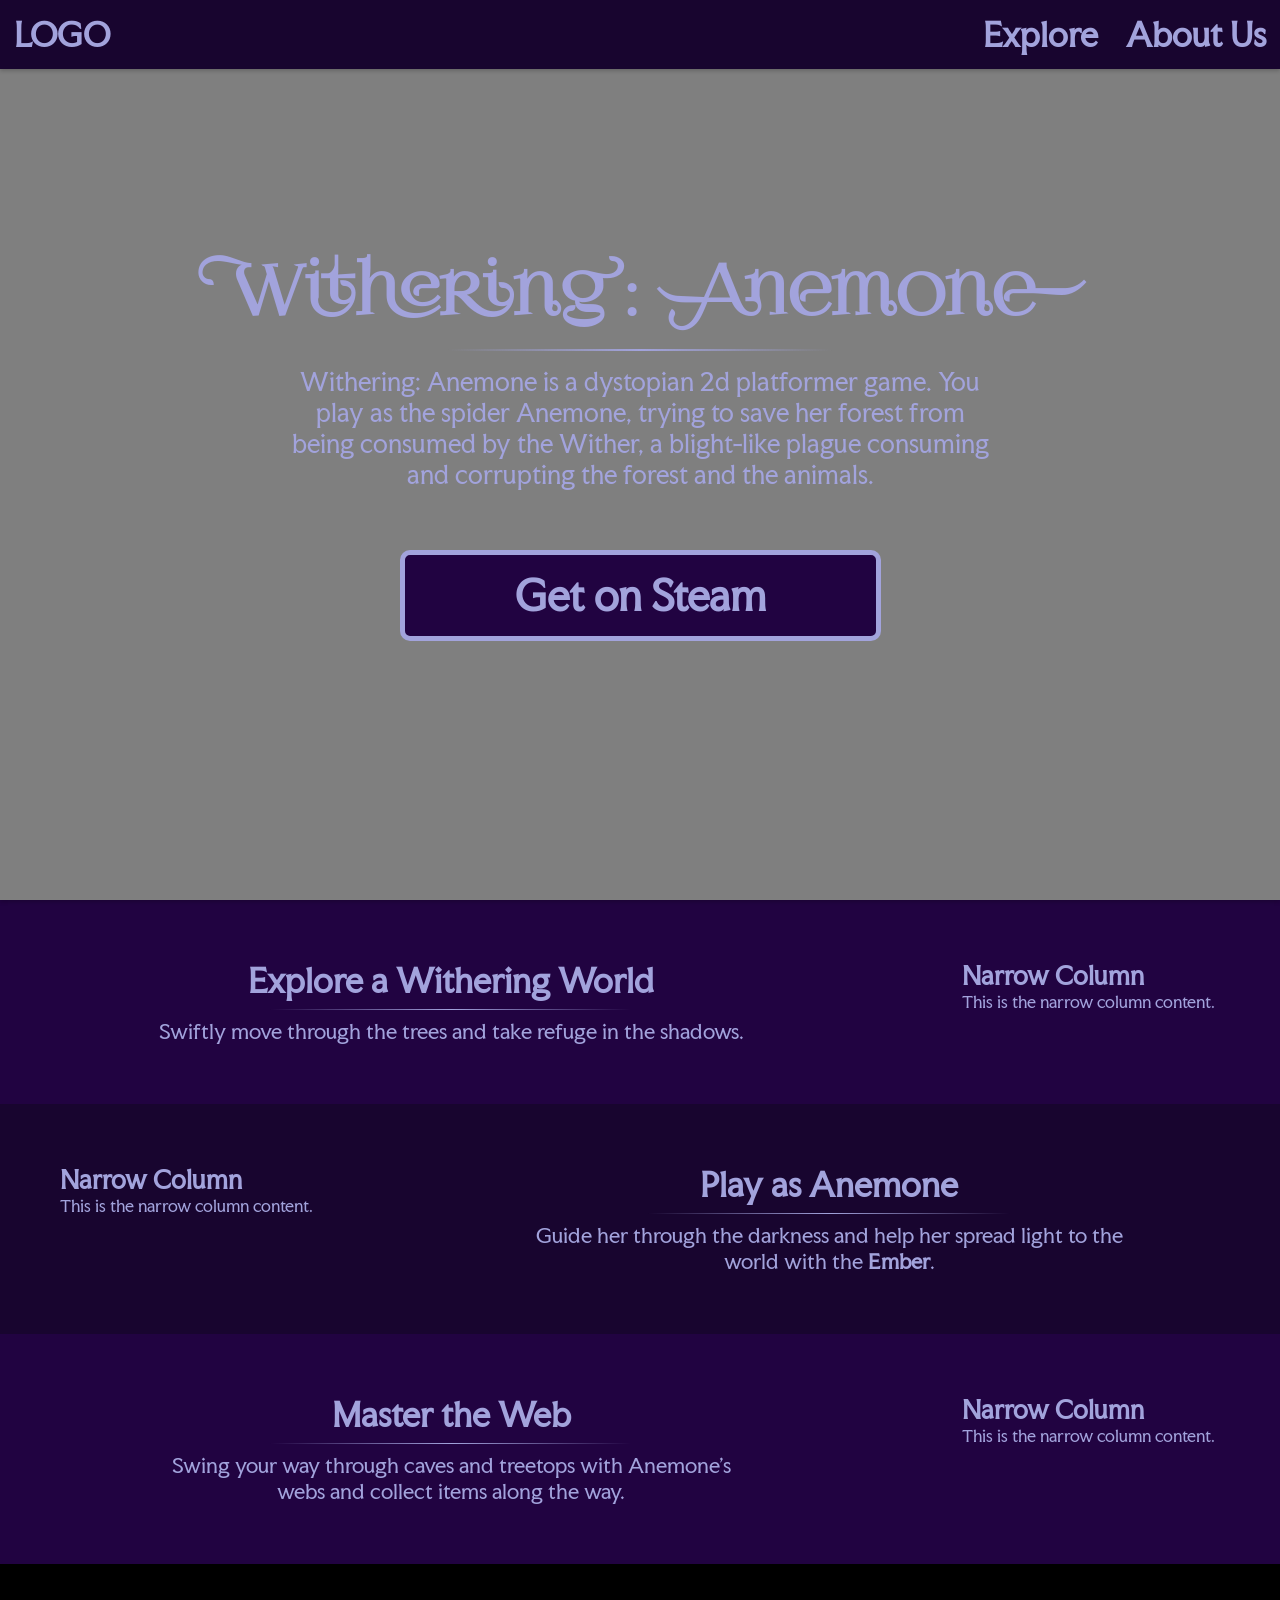
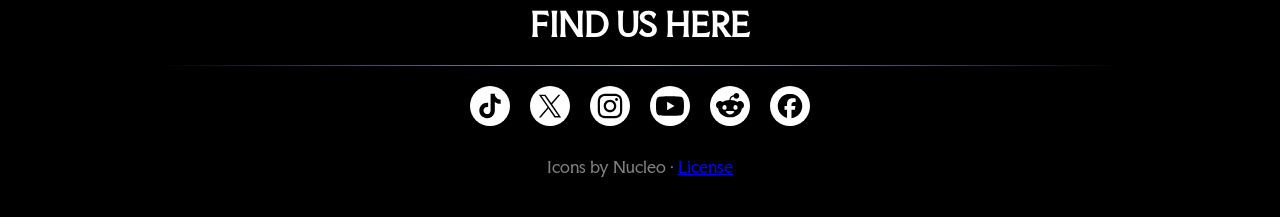
==== commit 0cfd3471: "Add social media icons & start work on explore page Add social media assets and explore page with na" ====
--- a/index.html
+++ b/index.html
@@ -7,6 +7,7 @@
     <title>Withering: Anemone | Home</title>
 
     <link rel="stylesheet" href="css/index.css">
+    <link rel="icon" href="assets/Dunkel_Icon.PNG" type="image/png">
 </head>
 <body>
 
@@ -18,7 +19,7 @@
         <a href="pages/about.html" class="link" id="aboutUs">
             <h1>About Us</h1>
         </a>
-        <a href="#" class="link" id="exploreMore">
+        <a href="pages/explore.html" class="link" id="exploreMore">
             <h1>Explore</h1>
         </a>
     </div>
@@ -85,11 +86,16 @@
         <h1 class="reveal">FIND US HERE</h1>
         <div id="footerDivider" class="reveal-ui"></div>
         <div id="socialMediaContainer" class="reveal-ui">
-            <a href="#" class="socialMediaIcon"></a>
-            <a href="#" class="socialMediaIcon"></a>
-            <a href="#" class="socialMediaIcon"></a>
-            <a href="#" class="socialMediaIcon"></a>
+            <a href="#" class="socialMediaIcon" id="tiktokIcon"></a>
+            <a href="#" class="socialMediaIcon" id="twitterIcon"></a>
+            <a href="#" class="socialMediaIcon" id="instagramIcon"></a>
+            <a href="#" class="socialMediaIcon" id="youtubeIcon"></a>
+            <a href="#" class="socialMediaIcon" id="redditIcon"></a>
+            <a href="#" class="socialMediaIcon" id="facebookIcon"></a>
         </div>
+        <p id="iconCredit" class="reveal">
+            Icons by Nucleo · <a href="https://nucleoapp.com/copyright-notice" target="_blank">License</a>
+        </p>
     </div>
     <!-- Footer End -->
 
--- a/css/index.css
+++ b/css/index.css
@@ -289,9 +289,47 @@
 .socialMediaIcon {
   width: 40px;
   height: 40px;
-  background-color: white; /* placeholder */
   border-radius: 50%;
-}
+  background-color: white;
+
+  background-position: center;
+  background-repeat: no-repeat;
+  background-size: 70%;
+}
+
+#iconCredit {
+  margin-top: 30px;
+  color: gray;
+  font-family: 'FacultyGlyphic', sans-serif;
+}
+
+/*// Social media icons //*/
+
+#tiktokIcon {
+  background-image: url('../assets/tik-tok.svg');
+}
+
+#twitterIcon {
+  background-image: url('../assets/x-twitter.svg');
+}
+
+#instagramIcon {
+  background-image: url('../assets/instagram.svg');
+}
+
+#youtubeIcon {
+  background-image: url('../assets/youtube.svg');
+}
+
+#redditIcon {
+  background-image: url('../assets/reddit.svg');
+}
+
+#facebookIcon {
+  background-image: url('../assets/facebook.svg');
+}
+
+/*// Social media icons end //*/
 
 /* Footer styles end */
 
@@ -377,6 +415,15 @@
   }
 }
 
+@media screen and (max-width: 400px) {
+    #socialMediaContainer {
+    gap: 15px;
+    display: grid;
+    justify-items: center;
+    grid-template-columns: repeat(3, 1fr);
+  }
+}
+
 @media screen and (max-width: 320px) {
   #header h1 {
     font-size: 40px;
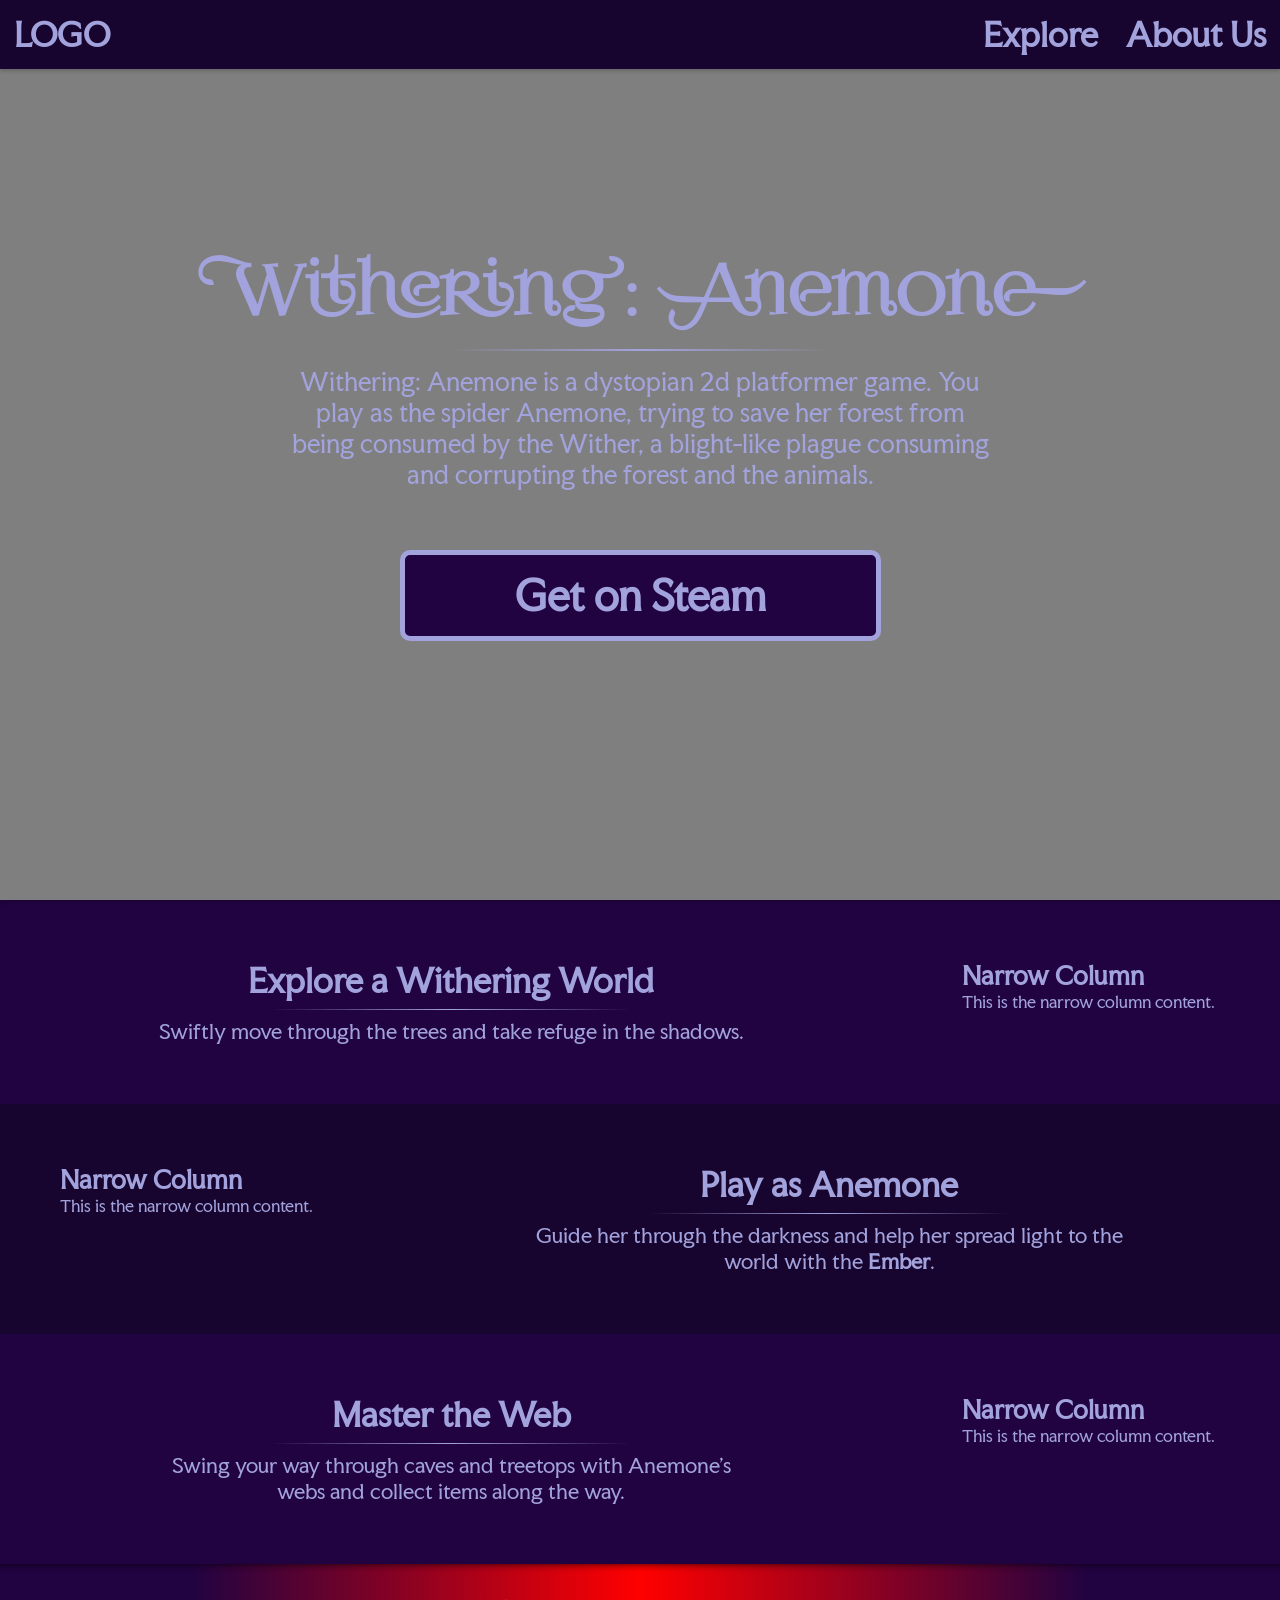
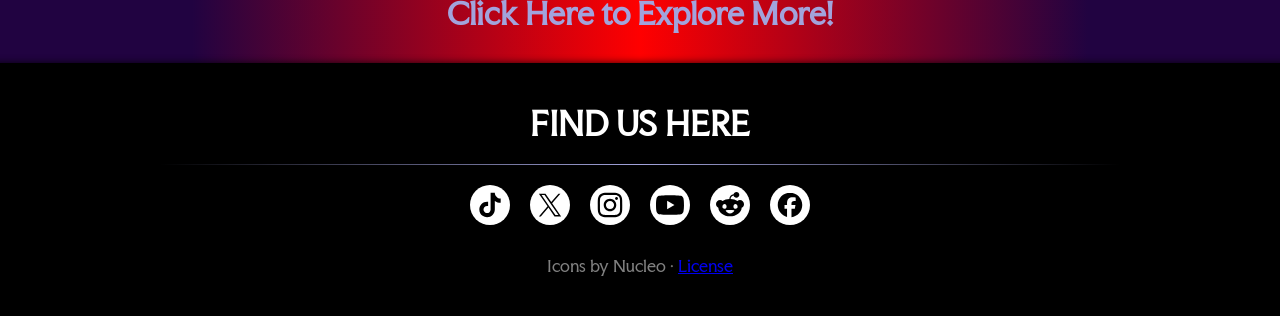
==== commit af0433a8: "Add reveal animations, timeline UI and footer Introduce scroll reveal/blur animations and responsive" ====
--- a/index.html
+++ b/index.html
@@ -78,6 +78,11 @@
                 </div>
             </div>
         </div>
+        <div class="row" id="exploreRow">
+            <a href="pages/explore.html" class="reveal-ui" id="exploreButton">
+                <h1> Click Here to Explore More! </h1>
+            </a>
+        </div>
     </div>
     <!-- Main Content End -->
 
--- a/css/index.css
+++ b/css/index.css
@@ -164,7 +164,7 @@
 }
 
 #storeLink{
-  z-index: 1;
+  z-index: 100;
   margin-top: 60px;
   text-decoration: none;
   background-color: #210341;
@@ -249,11 +249,37 @@
   background-color: #18052F;
 }
 
+#exploreRow {
+  display: flex;
+  justify-content: center;
+  align-items: center;
+  box-shadow: inset 0px 11px 8px -12px rgba(0, 0, 0, 1), inset 0px -11px 8px -12px rgba(0, 0, 0, 1);
+  background: linear-gradient(
+    90deg, 
+    #210341 15%, 
+    red 50%, 
+    #210341 85%);
+}
+
+#exploreButton {
+  padding: 30px;
+  text-decoration: none;
+  text-align: center;
+  color: #A2A3DC;
+}
+
+#exploreButton h1 {
+  font-size: 30px;
+  transition: color 0.3s ease;
+  font-family: 'FacultyGlyphic', sans-serif;
+}
+
 /* Main content styles end */
 
 /* Footer styles */
 
 #footer {
+  z-index: 0;
   background-color: black;
   color: white;
   display: flex;
